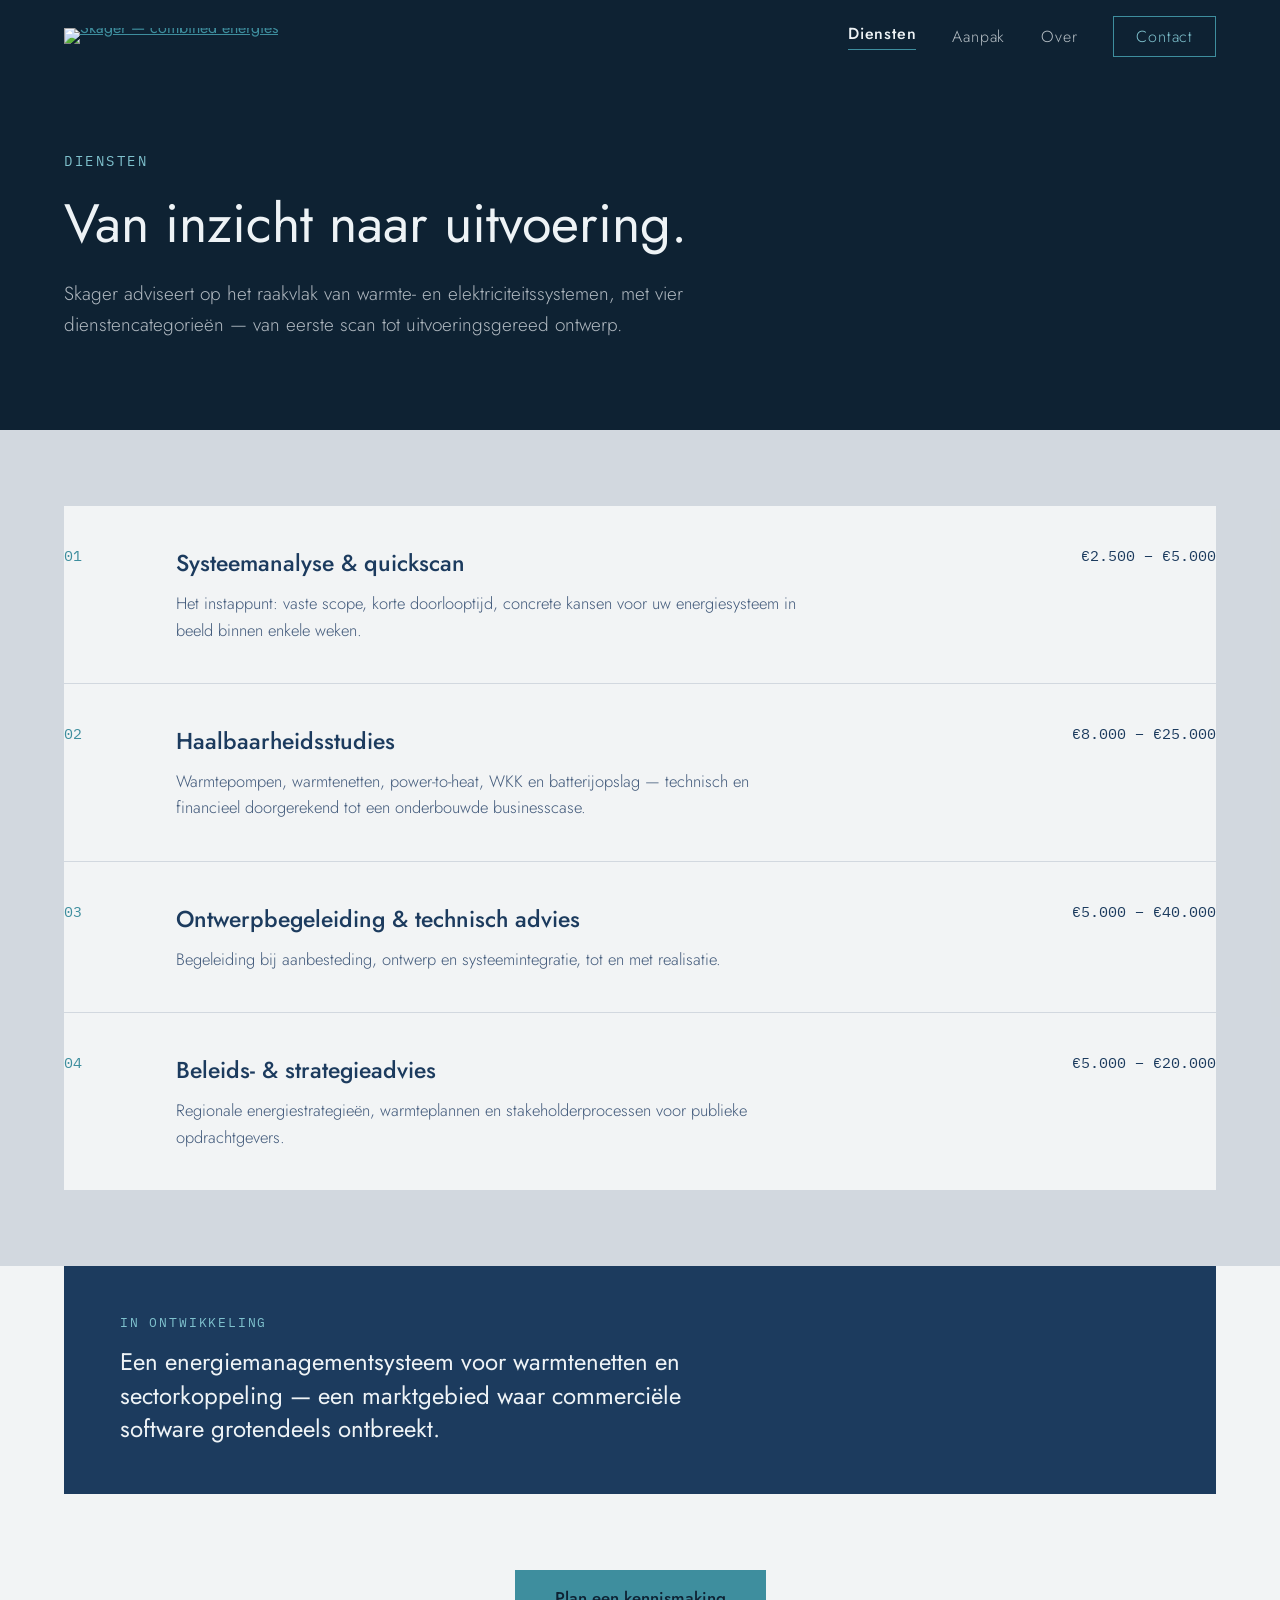
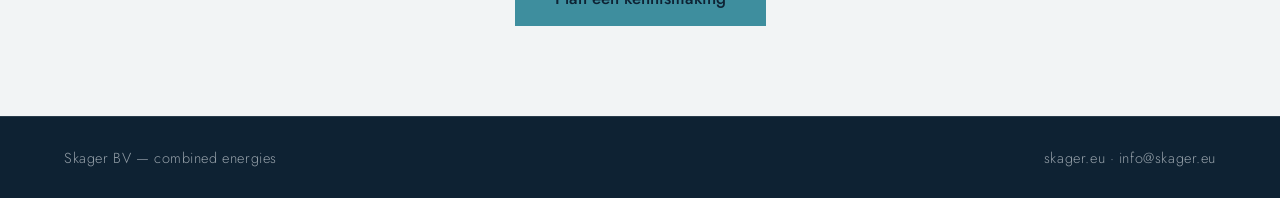
==== index.html @ ff95c5ed "Add files via upload" ====
<!DOCTYPE html>
<html lang="nl">
<head>
<meta charset="utf-8">
<meta name="viewport" content="width=device-width, initial-scale=1">
<title>Diensten — Skager</title>
<meta name="description" content="Diensten van Skager: quickscans, haalbaarheidsstudies, systeemontwerp en beleids- & strategieadvies voor warmte en elektriciteit.">
<meta property="og:title" content="Diensten — Skager">
<meta property="og:description" content="Diensten van Skager: quickscans, haalbaarheidsstudies, systeemontwerp en beleids- & strategieadvies voor warmte en elektriciteit.">
<meta property="og:type" content="website">
<meta property="og:image" content="assets/icon_square_512px.png">
<link rel="preconnect" href="https://fonts.googleapis.com">
<link href="https://fonts.googleapis.com/css2?family=Jost:wght@300;400;500;600&amp;family=IBM+Plex+Mono:wght@400;500&amp;display=swap" rel="stylesheet">
<style>body{margin:0}a{color:#3e8e9e}a:hover{color:#2b6898}</style>
<link rel="icon" href="assets/favicon.ico" sizes="any">
<link rel="icon" type="image/png" sizes="32x32" href="assets/favicon_32px.png">
<link rel="apple-touch-icon" href="assets/apple-touch-icon.png">
<link rel="stylesheet" href="assets/responsive.css">
</head>
<body>
<div style="font-family:Jost,sans-serif;background:#f2f4f5;color:#1c3b5e">

<div style="display:flex;align-items:center;justify-content:space-between;padding:22px 64px;background:#0e2233">
  <a href="index.html" style="line-height:0"><img src="assets/skager_logo_on_dark_1000px.png" alt="Skager — combined energies" style="height:48px"></a>
  <div style="display:flex;align-items:center;gap:36px;font-size:16px;font-weight:300;letter-spacing:.05em">
    <a href="diensten.html" style="text-decoration:none;color:#eef3f6;font-weight:500;border-bottom:1px solid #3e8e9e;padding-bottom:4px">Diensten</a>
    <a href="aanpak.html" style="text-decoration:none;color:rgba(238,243,246,.75)">Aanpak</a>
    <a href="over.html" style="text-decoration:none;color:rgba(238,243,246,.75)">Over</a>
    <a href="contact.html" style="text-decoration:none;border:1px solid #3e8e9e;color:#7fc2ce;padding:8px 22px;margin:-9px 0">Contact</a>
  </div>
</div>

<div style="background:#0e2233;color:#eef3f6;padding:80px 64px 90px">
  <div style="font-family:'IBM Plex Mono',monospace;font-size:14px;letter-spacing:.18em;color:#7fc2ce;margin-bottom:24px">DIENSTEN</div>
  <h1 style="margin:0;font-size:54px;line-height:1.1;font-weight:400;max-width:780px;text-wrap:pretty">Van inzicht naar uitvoering.</h1>
  <p style="margin:26px 0 0;font-size:19px;line-height:1.6;font-weight:300;color:rgba(238,243,246,.72);max-width:640px">Skager adviseert op het raakvlak van warmte- en elektriciteitssystemen, met vier dienstencategorieën — van eerste scan tot uitvoeringsgereed ontwerp.</p>
</div>

<div style="padding:76px 64px;display:flex;flex-direction:column;gap:1px;background:rgba(28,59,94,.15)">
  <div style="background:#f2f4f5;display:grid;grid-template-columns:80px 1fr 220px;gap:32px;padding:40px 0;align-items:start">
    <div style="font-family:'IBM Plex Mono',monospace;font-size:15px;color:#3e8e9e">01</div>
    <div>
      <div style="font-size:23px;font-weight:500;margin-bottom:10px">Systeemanalyse &amp; quickscan</div>
      <div style="font-size:16.5px;line-height:1.6;font-weight:300;color:#41597a;max-width:620px">Het instappunt: vaste scope, korte doorlooptijd, concrete kansen voor uw energiesysteem in beeld binnen enkele weken.</div>
    </div>
    <div style="font-family:'IBM Plex Mono',monospace;font-size:15px;color:#1c3b5e;text-align:right">€2.500 – €5.000</div>
  </div>
  <div style="background:#f2f4f5;display:grid;grid-template-columns:80px 1fr 220px;gap:32px;padding:40px 0;align-items:start">
    <div style="font-family:'IBM Plex Mono',monospace;font-size:15px;color:#3e8e9e">02</div>
    <div>
      <div style="font-size:23px;font-weight:500;margin-bottom:10px">Haalbaarheidsstudies</div>
      <div style="font-size:16.5px;line-height:1.6;font-weight:300;color:#41597a;max-width:620px">Warmtepompen, warmtenetten, power-to-heat, WKK en batterijopslag — technisch en financieel doorgerekend tot een onderbouwde businesscase.</div>
    </div>
    <div style="font-family:'IBM Plex Mono',monospace;font-size:15px;color:#1c3b5e;text-align:right">€8.000 – €25.000</div>
  </div>
  <div style="background:#f2f4f5;display:grid;grid-template-columns:80px 1fr 220px;gap:32px;padding:40px 0;align-items:start">
    <div style="font-family:'IBM Plex Mono',monospace;font-size:15px;color:#3e8e9e">03</div>
    <div>
      <div style="font-size:23px;font-weight:500;margin-bottom:10px">Ontwerpbegeleiding &amp; technisch advies</div>
      <div style="font-size:16.5px;line-height:1.6;font-weight:300;color:#41597a;max-width:620px">Begeleiding bij aanbesteding, ontwerp en systeemintegratie, tot en met realisatie.</div>
    </div>
    <div style="font-family:'IBM Plex Mono',monospace;font-size:15px;color:#1c3b5e;text-align:right">€5.000 – €40.000</div>
  </div>
  <div style="background:#f2f4f5;display:grid;grid-template-columns:80px 1fr 220px;gap:32px;padding:40px 0;align-items:start">
    <div style="font-family:'IBM Plex Mono',monospace;font-size:15px;color:#3e8e9e">04</div>
    <div>
      <div style="font-size:23px;font-weight:500;margin-bottom:10px">Beleids- &amp; strategieadvies</div>
      <div style="font-size:16.5px;line-height:1.6;font-weight:300;color:#41597a;max-width:620px">Regionale energiestrategieën, warmteplannen en stakeholderprocessen voor publieke opdrachtgevers.</div>
    </div>
    <div style="font-family:'IBM Plex Mono',monospace;font-size:15px;color:#1c3b5e;text-align:right">€5.000 – €20.000</div>
  </div>
</div>

<div style="margin:0 64px 76px;background:#1c3b5e;color:#eef3f6;padding:48px 56px;display:flex;justify-content:space-between;align-items:center;gap:40px">
  <div>
    <div style="font-family:'IBM Plex Mono',monospace;font-size:13px;letter-spacing:.14em;color:#7fc2ce;margin-bottom:14px">IN ONTWIKKELING</div>
    <div style="font-size:24px;font-weight:400;line-height:1.4;max-width:640px">Een energiemanagementsysteem voor warmtenetten en sectorkoppeling — een marktgebied waar commerciële software grotendeels ontbreekt.</div>
  </div>
</div>

<div style="padding:0 64px 90px;text-align:center">
  <a href="contact.html" style="text-decoration:none;display:inline-block;background:#3e8e9e;color:#0e2233;padding:16px 40px;font-size:17px;font-weight:500">Plan een kennismaking</a>
</div>

<div style="display:flex;justify-content:space-between;align-items:center;padding:30px 64px;background:#0e2233;color:rgba(238,243,246,.6);border-top:1px solid rgba(238,243,246,.12);font-size:14.5px;font-weight:300;letter-spacing:.04em">
  <span>Skager BV — combined energies</span>
  <span>skager.eu · info@skager.eu</span>
</div>

</div>
</body>
</html>
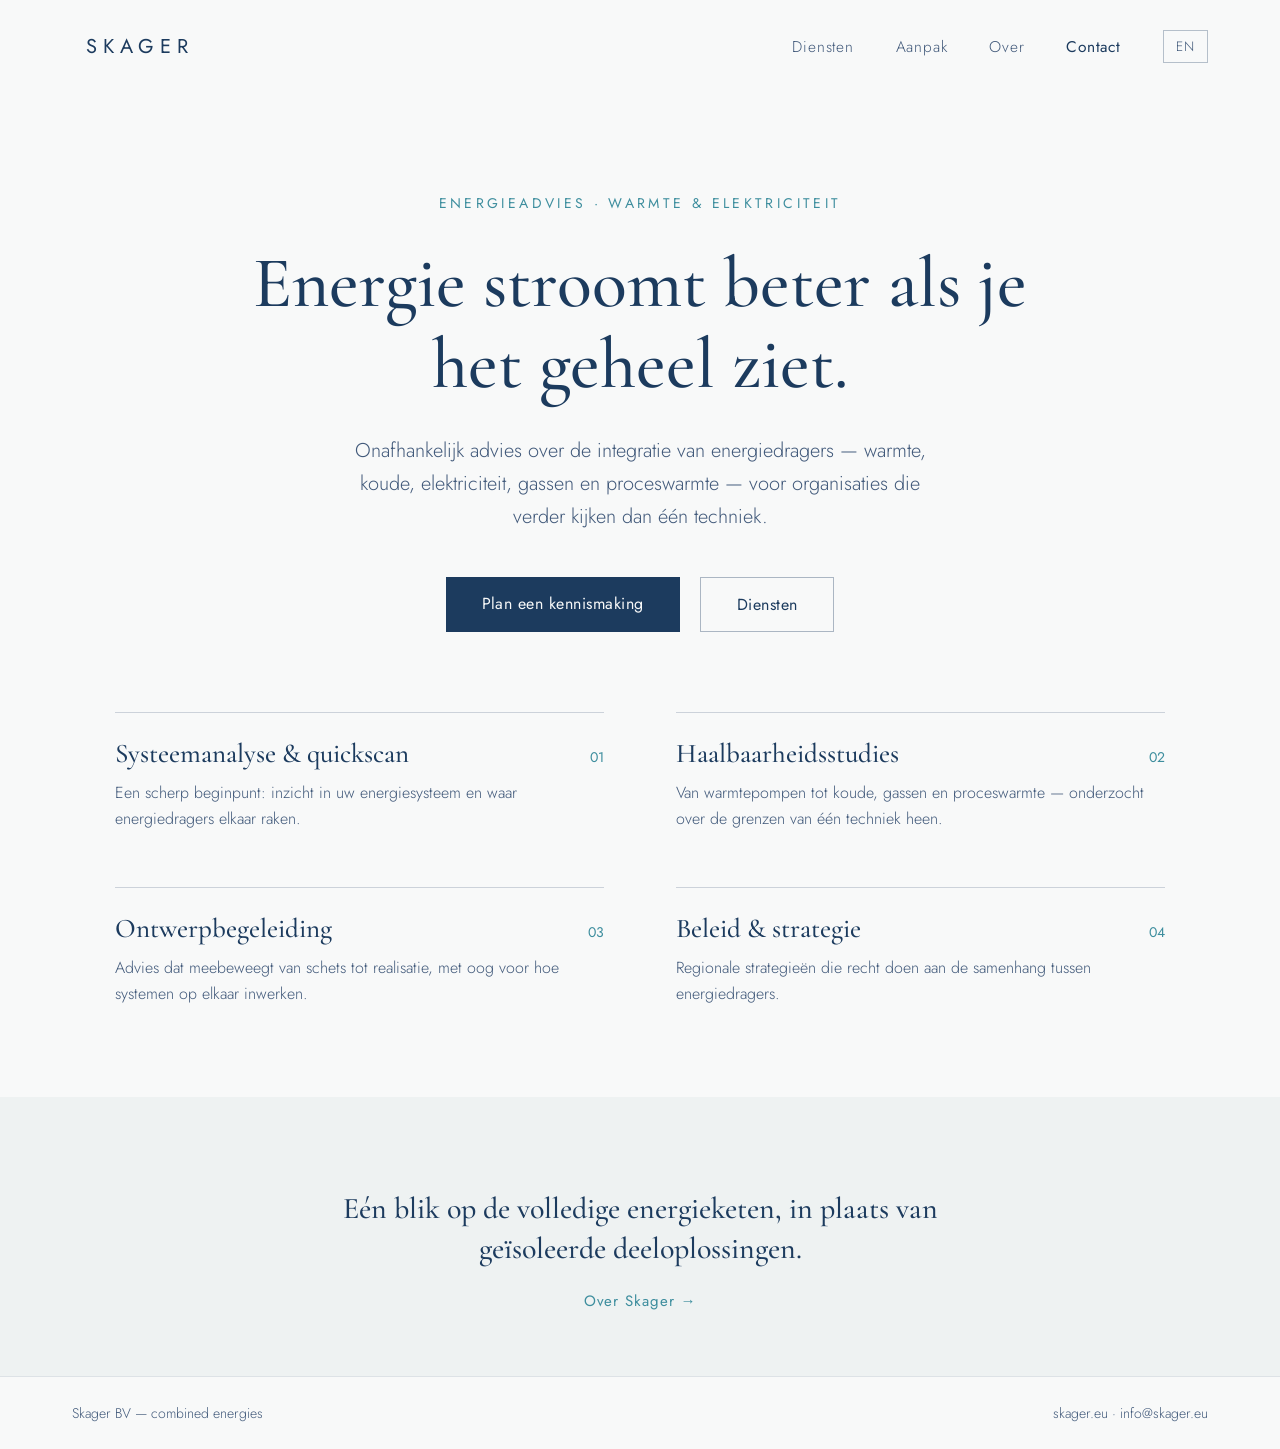
==== commit 092539fc: "Nieuwe tweetalige site (2b) — deel 1/3: rootpagina's NL" ====
--- a/index.html
+++ b/index.html
@@ -3,88 +3,91 @@
 <head>
 <meta charset="utf-8">
 <meta name="viewport" content="width=device-width, initial-scale=1">
-<title>Diensten — Skager</title>
-<meta name="description" content="Diensten van Skager: quickscans, haalbaarheidsstudies, systeemontwerp en beleids- & strategieadvies voor warmte en elektriciteit.">
-<meta property="og:title" content="Diensten — Skager">
-<meta property="og:description" content="Diensten van Skager: quickscans, haalbaarheidsstudies, systeemontwerp en beleids- & strategieadvies voor warmte en elektriciteit.">
+<title>Skager — Onafhankelijk energieadvies | combined energies</title>
+<meta name="description" content="Energie stroomt beter als je het geheel ziet. Adviesbureau voor de integratie van warmte- en elektriciteitssystemen.">
+<meta property="og:title" content="Skager — Onafhankelijk energieadvies | combined energies">
+<meta property="og:description" content="Energie stroomt beter als je het geheel ziet. Adviesbureau voor de integratie van warmte- en elektriciteitssystemen.">
 <meta property="og:type" content="website">
-<meta property="og:image" content="assets/icon_square_512px.png">
+<meta property="og:image" content="https://skager.eu/assets/icon_square_512px.png">
+<link rel="canonical" href="https://skager.eu/">
+<link rel="alternate" hreflang="nl" href="https://skager.eu/">
+<link rel="alternate" hreflang="en" href="https://skager.eu/en/index.html">
 <link rel="preconnect" href="https://fonts.googleapis.com">
-<link href="https://fonts.googleapis.com/css2?family=Jost:wght@300;400;500;600&amp;family=IBM+Plex+Mono:wght@400;500&amp;display=swap" rel="stylesheet">
+<link href="https://fonts.googleapis.com/css2?family=Jost:wght@300;400;500;600&amp;family=IBM+Plex+Mono:wght@400;500&amp;family=Cormorant+Garamond:wght@500;600&amp;display=swap" rel="stylesheet">
 <style>body{margin:0}a{color:#3e8e9e}a:hover{color:#2b6898}</style>
-<link rel="icon" href="assets/favicon.ico" sizes="any">
-<link rel="icon" type="image/png" sizes="32x32" href="assets/favicon_32px.png">
-<link rel="apple-touch-icon" href="assets/apple-touch-icon.png">
-<link rel="stylesheet" href="assets/responsive.css">
+<link rel="icon" href="/assets/favicon.ico" sizes="any">
+<link rel="icon" type="image/png" sizes="32x32" href="/assets/favicon_32px.png">
+<link rel="apple-touch-icon" href="/assets/apple-touch-icon.png">
+<link rel="stylesheet" href="/assets/responsive.css">
 </head>
 <body>
-<div style="font-family:Jost,sans-serif;background:#f2f4f5;color:#1c3b5e">
+<div style="font-family:Jost,sans-serif;background:#f8f9f9;color:#1c3b5e">
 
-<div style="display:flex;align-items:center;justify-content:space-between;padding:22px 64px;background:#0e2233">
-  <a href="index.html" style="line-height:0"><img src="assets/skager_logo_on_dark_1000px.png" alt="Skager — combined energies" style="height:48px"></a>
-  <div style="display:flex;align-items:center;gap:36px;font-size:16px;font-weight:300;letter-spacing:.05em">
-    <a href="diensten.html" style="text-decoration:none;color:#eef3f6;font-weight:500;border-bottom:1px solid #3e8e9e;padding-bottom:4px">Diensten</a>
-    <a href="aanpak.html" style="text-decoration:none;color:rgba(238,243,246,.75)">Aanpak</a>
-    <a href="over.html" style="text-decoration:none;color:rgba(238,243,246,.75)">Over</a>
-    <a href="contact.html" style="text-decoration:none;border:1px solid #3e8e9e;color:#7fc2ce;padding:8px 22px;margin:-9px 0">Contact</a>
+<div style="display:flex;align-items:center;justify-content:space-between;padding:30px 72px">
+  <a href="/index.html" style="display:flex;align-items:center;gap:14px;text-decoration:none;color:#1c3b5e">
+    <img src="/assets/skager_icon.svg" alt="" style="height:30px">
+    <span style="font-size:20px;letter-spacing:.3em;font-weight:400">SKAGER</span>
+  </a>
+  <div style="display:flex;align-items:center;gap:42px;font-size:15.5px;font-weight:300;letter-spacing:.05em;color:#41597a">
+    <a href="/diensten.html" style="text-decoration:none;color:#41597a">Diensten</a>
+    <a href="/aanpak.html" style="text-decoration:none;color:#41597a">Aanpak</a>
+    <a href="/over.html" style="text-decoration:none;color:#41597a">Over</a>
+    <a href="/contact.html" style="text-decoration:none;color:#1c3b5e;font-weight:400">Contact</a>
+    <a href="/en/index.html" style="text-decoration:none;color:#41597a;font-size:13.5px;letter-spacing:.08em;border:1px solid rgba(28,59,94,.3);padding:6px 12px">EN</a>
   </div>
 </div>
 
-<div style="background:#0e2233;color:#eef3f6;padding:80px 64px 90px">
-  <div style="font-family:'IBM Plex Mono',monospace;font-size:14px;letter-spacing:.18em;color:#7fc2ce;margin-bottom:24px">DIENSTEN</div>
-  <h1 style="margin:0;font-size:54px;line-height:1.1;font-weight:400;max-width:780px;text-wrap:pretty">Van inzicht naar uitvoering.</h1>
-  <p style="margin:26px 0 0;font-size:19px;line-height:1.6;font-weight:300;color:rgba(238,243,246,.72);max-width:640px">Skager adviseert op het raakvlak van warmte- en elektriciteitssystemen, met vier dienstencategorieën — van eerste scan tot uitvoeringsgereed ontwerp.</p>
-</div>
-
-<div style="padding:76px 64px;display:flex;flex-direction:column;gap:1px;background:rgba(28,59,94,.15)">
-  <div style="background:#f2f4f5;display:grid;grid-template-columns:80px 1fr 220px;gap:32px;padding:40px 0;align-items:start">
-    <div style="font-family:'IBM Plex Mono',monospace;font-size:15px;color:#3e8e9e">01</div>
-    <div>
-      <div style="font-size:23px;font-weight:500;margin-bottom:10px">Systeemanalyse &amp; quickscan</div>
-      <div style="font-size:16.5px;line-height:1.6;font-weight:300;color:#41597a;max-width:620px">Het instappunt: vaste scope, korte doorlooptijd, concrete kansen voor uw energiesysteem in beeld binnen enkele weken.</div>
-    </div>
-    <div style="font-family:'IBM Plex Mono',monospace;font-size:15px;color:#1c3b5e;text-align:right">€2.500 – €5.000</div>
-  </div>
-  <div style="background:#f2f4f5;display:grid;grid-template-columns:80px 1fr 220px;gap:32px;padding:40px 0;align-items:start">
-    <div style="font-family:'IBM Plex Mono',monospace;font-size:15px;color:#3e8e9e">02</div>
-    <div>
-      <div style="font-size:23px;font-weight:500;margin-bottom:10px">Haalbaarheidsstudies</div>
-      <div style="font-size:16.5px;line-height:1.6;font-weight:300;color:#41597a;max-width:620px">Warmtepompen, warmtenetten, power-to-heat, WKK en batterijopslag — technisch en financieel doorgerekend tot een onderbouwde businesscase.</div>
-    </div>
-    <div style="font-family:'IBM Plex Mono',monospace;font-size:15px;color:#1c3b5e;text-align:right">€8.000 – €25.000</div>
-  </div>
-  <div style="background:#f2f4f5;display:grid;grid-template-columns:80px 1fr 220px;gap:32px;padding:40px 0;align-items:start">
-    <div style="font-family:'IBM Plex Mono',monospace;font-size:15px;color:#3e8e9e">03</div>
-    <div>
-      <div style="font-size:23px;font-weight:500;margin-bottom:10px">Ontwerpbegeleiding &amp; technisch advies</div>
-      <div style="font-size:16.5px;line-height:1.6;font-weight:300;color:#41597a;max-width:620px">Begeleiding bij aanbesteding, ontwerp en systeemintegratie, tot en met realisatie.</div>
-    </div>
-    <div style="font-family:'IBM Plex Mono',monospace;font-size:15px;color:#1c3b5e;text-align:right">€5.000 – €40.000</div>
-  </div>
-  <div style="background:#f2f4f5;display:grid;grid-template-columns:80px 1fr 220px;gap:32px;padding:40px 0;align-items:start">
-    <div style="font-family:'IBM Plex Mono',monospace;font-size:15px;color:#3e8e9e">04</div>
-    <div>
-      <div style="font-size:23px;font-weight:500;margin-bottom:10px">Beleids- &amp; strategieadvies</div>
-      <div style="font-size:16.5px;line-height:1.6;font-weight:300;color:#41597a;max-width:620px">Regionale energiestrategieën, warmteplannen en stakeholderprocessen voor publieke opdrachtgevers.</div>
-    </div>
-    <div style="font-family:'IBM Plex Mono',monospace;font-size:15px;color:#1c3b5e;text-align:right">€5.000 – €20.000</div>
+<div style="text-align:center;padding:100px 72px 80px">
+  <div style="font-size:14px;letter-spacing:.24em;text-transform:uppercase;color:#3e8e9e;margin-bottom:30px">Energieadvies · warmte &amp; elektriciteit</div>
+  <h1 style="margin:0 auto;font-family:'Cormorant Garamond',Georgia,serif;font-size:72px;line-height:1.12;font-weight:500;max-width:840px;text-wrap:pretty">Energie stroomt beter als je het geheel ziet.</h1>
+  <p style="margin:30px auto 0;font-size:20px;line-height:1.65;font-weight:300;color:#41597a;max-width:600px">Onafhankelijk advies over de integratie van energiedragers — warmte, koude, elektriciteit, gassen en proceswarmte — voor organisaties die verder kijken dan één techniek.</p>
+  <div style="display:flex;gap:20px;justify-content:center;margin-top:44px">
+    <a href="/contact.html" style="text-decoration:none;background:#1c3b5e;color:#f8f9f9;padding:15px 36px;font-size:16px;letter-spacing:.03em">Plan een kennismaking</a>
+    <a href="/diensten.html" style="text-decoration:none;border:1px solid rgba(28,59,94,.35);color:#1c3b5e;padding:15px 36px;font-size:16px;letter-spacing:.03em">Diensten</a>
   </div>
 </div>
 
-<div style="margin:0 64px 76px;background:#1c3b5e;color:#eef3f6;padding:48px 56px;display:flex;justify-content:space-between;align-items:center;gap:40px">
-  <div>
-    <div style="font-family:'IBM Plex Mono',monospace;font-size:13px;letter-spacing:.14em;color:#7fc2ce;margin-bottom:14px">IN ONTWIKKELING</div>
-    <div style="font-size:24px;font-weight:400;line-height:1.4;max-width:640px">Een energiemanagementsysteem voor warmtenetten en sectorkoppeling — een marktgebied waar commerciële software grotendeels ontbreekt.</div>
+<div style="max-width:1050px;margin:0 auto;padding:0 72px 90px">
+  <div style="display:grid;grid-template-columns:1fr 1fr;gap:56px 72px">
+    <div style="border-top:1px solid rgba(28,59,94,.2);padding-top:24px">
+      <div style="display:flex;justify-content:space-between;align-items:baseline">
+        <div style="font-family:'Cormorant Garamond',Georgia,serif;font-size:27px;font-weight:500">Systeemanalyse &amp; quickscan</div>
+        <div style="font-size:14px;color:#3e8e9e">01</div>
+      </div>
+      <div style="margin-top:10px;font-size:16px;line-height:1.6;font-weight:300;color:#41597a">Een scherp beginpunt: inzicht in uw energiesysteem en waar energiedragers elkaar raken.</div>
+    </div>
+    <div style="border-top:1px solid rgba(28,59,94,.2);padding-top:24px">
+      <div style="display:flex;justify-content:space-between;align-items:baseline">
+        <div style="font-family:'Cormorant Garamond',Georgia,serif;font-size:27px;font-weight:500">Haalbaarheidsstudies</div>
+        <div style="font-size:14px;color:#3e8e9e">02</div>
+      </div>
+      <div style="margin-top:10px;font-size:16px;line-height:1.6;font-weight:300;color:#41597a">Van warmtepompen tot koude, gassen en proceswarmte — onderzocht over de grenzen van één techniek heen.</div>
+    </div>
+    <div style="border-top:1px solid rgba(28,59,94,.2);padding-top:24px">
+      <div style="display:flex;justify-content:space-between;align-items:baseline">
+        <div style="font-family:'Cormorant Garamond',Georgia,serif;font-size:27px;font-weight:500">Ontwerpbegeleiding</div>
+        <div style="font-size:14px;color:#3e8e9e">03</div>
+      </div>
+      <div style="margin-top:10px;font-size:16px;line-height:1.6;font-weight:300;color:#41597a">Advies dat meebeweegt van schets tot realisatie, met oog voor hoe systemen op elkaar inwerken.</div>
+    </div>
+    <div style="border-top:1px solid rgba(28,59,94,.2);padding-top:24px">
+      <div style="display:flex;justify-content:space-between;align-items:baseline">
+        <div style="font-family:'Cormorant Garamond',Georgia,serif;font-size:27px;font-weight:500">Beleid &amp; strategie</div>
+        <div style="font-size:14px;color:#3e8e9e">04</div>
+      </div>
+      <div style="margin-top:10px;font-size:16px;line-height:1.6;font-weight:300;color:#41597a">Regionale strategieën die recht doen aan de samenhang tussen energiedragers.</div>
+    </div>
   </div>
 </div>
 
-<div style="padding:0 64px 90px;text-align:center">
-  <a href="contact.html" style="text-decoration:none;display:inline-block;background:#3e8e9e;color:#0e2233;padding:16px 40px;font-size:17px;font-weight:500">Plan een kennismaking</a>
+<div style="background:#eef2f2;padding:64px 72px;text-align:center">
+  <img src="/assets/skager_icon_transparent_256px.png" alt="" style="height:64px;margin-bottom:22px">
+  <div style="font-family:'Cormorant Garamond',Georgia,serif;font-size:30px;font-weight:500;max-width:640px;margin:0 auto;line-height:1.35">Eén blik op de volledige energieketen, in plaats van geïsoleerde deeloplossingen.</div>
+  <a href="/over.html" style="text-decoration:none;display:inline-block;margin-top:20px;font-size:15px;color:#3e8e9e;letter-spacing:.06em">Over Skager →</a>
 </div>
 
-<div style="display:flex;justify-content:space-between;align-items:center;padding:30px 64px;background:#0e2233;color:rgba(238,243,246,.6);border-top:1px solid rgba(238,243,246,.12);font-size:14.5px;font-weight:300;letter-spacing:.04em">
-  <span>Skager BV — combined energies</span>
-  <span>skager.eu · info@skager.eu</span>
+<div style="display:flex;justify-content:space-between;align-items:center;padding:26px 72px;font-size:14px;font-weight:300;color:#41597a;border-top:1px solid rgba(28,59,94,.12)">
+  <span>Skager BV — combined energies</span><span>skager.eu · info@skager.eu</span>
 </div>
 
 </div>
